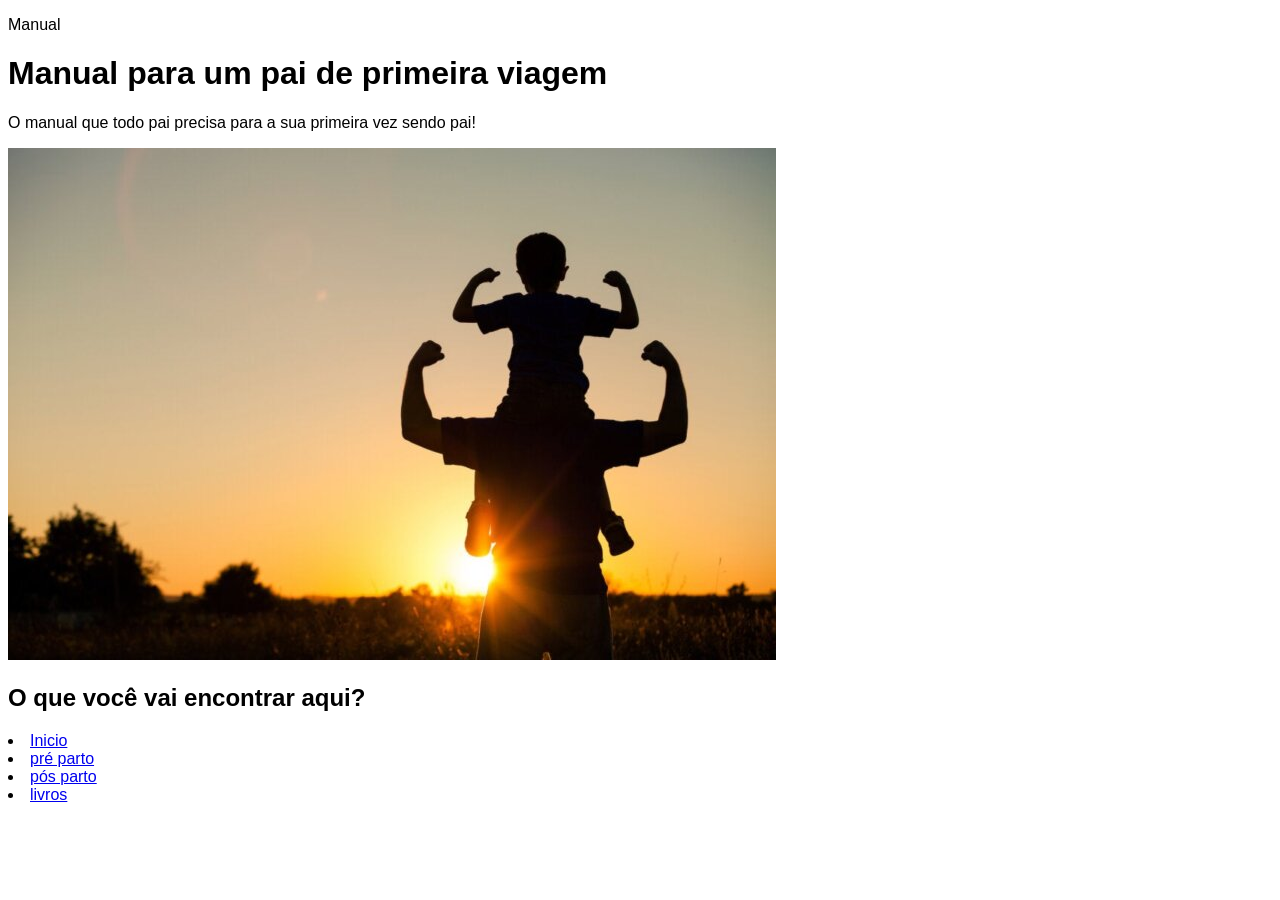
==== index.html @ 1ea34dc9 "Criação inicial do manual" ====
<!DOCTYPE html>
<html lang="pt-br">
<head>
    <meta charset="UTF-8">
    <meta name="viewport" content="width=device-width, initial-scale=1.0">
    <title>Manual para um pai | Manual </title>
    <link rel="stylesheet" href="styles.css"
</head>
<body>
     <header class="cabecalho">
        <div class="container">
         <p class="etiqueta">Manual</p>
    <h1>Manual para um pai de primeira viagem</h1>
    <p class="subtitulo">
                O manual que todo pai precisa para a sua primeira vez sendo pai!
        </p>

        <img src=".img/pai.jpg" alt="Paternidade">
        <h2 class="titulo-secao">O que você vai encontrar aqui?</h2>
        <nav class="menu-principal">
            <ul class="menu-lista"></ul>
            <li><a class="menu-link" href="index.html">Inicio</a> </li>
            <li><a class="menu-link" href="./pages/pre-parto.html">pré parto</a> </li>
            <li><a class="menu-link" href="./pages/pos-parto.html">pós parto</a> </li>
            <li><a class="menu-link" href="./pages/livros.html">livros</a> </li>
         </ul>
        </nav>

</body>
</html>
---- styles.css ----
body{
    background-color: rgb(223, 215, 215)
    color: black;
    font-family: Arial, Helvetica, sans-serif;
    font-size:16px;
    line-height: 1,6;
}
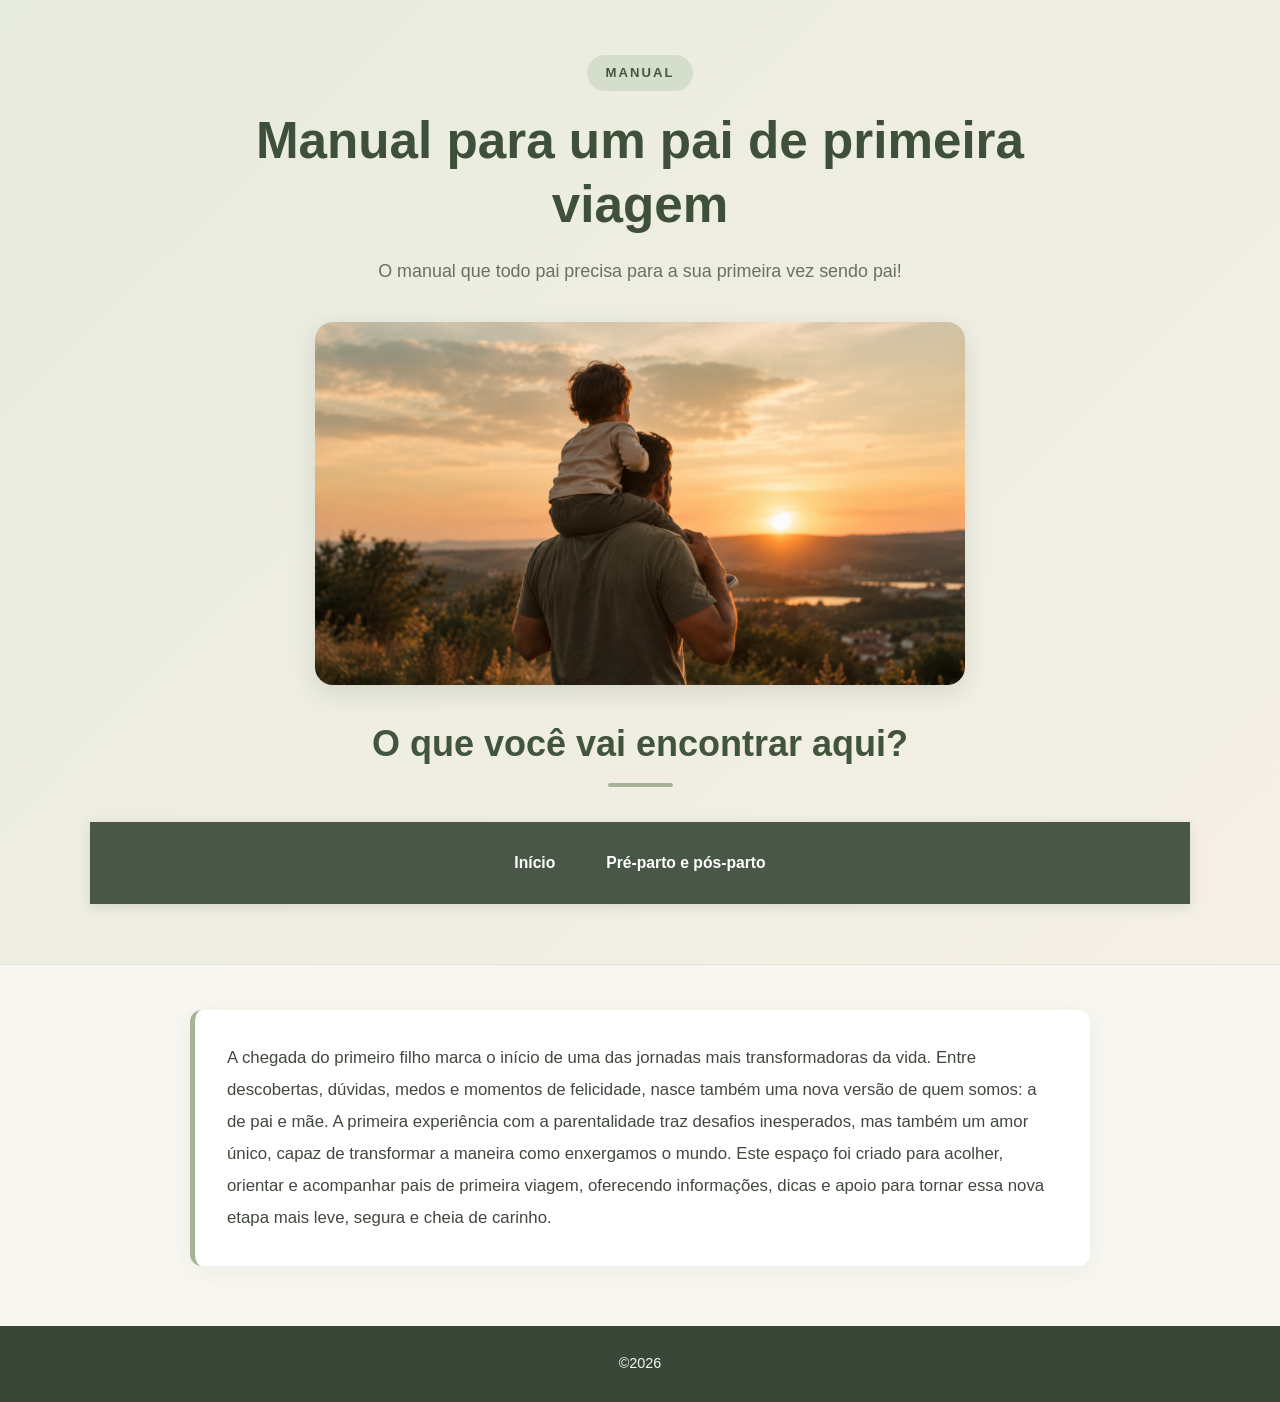
==== commit 05ac16f4: "Removendo paginas antigas e atualizando o projeto" ====
--- a/index.html
+++ b/index.html
@@ -4,9 +4,11 @@
     <meta charset="UTF-8">
     <meta name="viewport" content="width=device-width, initial-scale=1.0">
     <title>Manual para um pai | Manual </title>
-    <link rel="stylesheet" href="styles.css"
+    <link rel="stylesheet" href="styles.css">
 </head>
 <body>
+
+    
      <header class="cabecalho">
         <div class="container">
          <p class="etiqueta">Manual</p>
@@ -15,16 +17,28 @@
                 O manual que todo pai precisa para a sua primeira vez sendo pai!
         </p>
 
-        <img src=".img/pai.jpg" alt="Paternidade">
+        <img src=".img/paternidade.png" alt="Paternidade">
         <h2 class="titulo-secao">O que você vai encontrar aqui?</h2>
         <nav class="menu-principal">
-            <ul class="menu-lista"></ul>
-            <li><a class="menu-link" href="index.html">Inicio</a> </li>
-            <li><a class="menu-link" href="./pages/pre-parto.html">pré parto</a> </li>
-            <li><a class="menu-link" href="./pages/pos-parto.html">pós parto</a> </li>
-            <li><a class="menu-link" href="./pages/livros.html">livros</a> </li>
-         </ul>
-        </nav>
+    <ul class="menu-lista">
+        <li><a class="menu-link" href="index.html">Início</a></li>
+        <li><a class="menu-link" href="./pages/Dicas.html">Pré-parto e pós-parto</a></li>
+    </ul>
+</nav>
+        
+    </header>
+    <main> 
+         <p class="texto">A chegada do primeiro filho marca o início de uma das jornadas mais transformadoras da vida. Entre descobertas, dúvidas, medos e momentos de felicidade, nasce também uma nova versão de quem somos: a de pai e mãe. A primeira experiência com a parentalidade traz desafios inesperados, mas também um amor único, capaz de transformar a maneira como enxergamos o mundo. Este espaço foi criado para acolher, orientar e acompanhar pais de primeira viagem, oferecendo informações, dicas e apoio para tornar essa nova etapa mais leve, segura e cheia de carinho.</p>
+    </main>
+
+    <footer class="rodape">
+        <div class="container">
+            <p>&copy;2026 </p>
+            
+        </div>
+
+    </footer>
+       
 
 </body>
 </html>
--- a/styles.css
+++ b/styles.css
@@ -1,7 +1,206 @@
-body{
-    background-color: rgb(223, 215, 215)
-    color: black;
-    font-family: Arial, Helvetica, sans-serif;
-    font-size:16px;
-    line-height: 1,6;
-}+* {
+    margin: 0;
+    padding: 0;
+    box-sizing: border-box;
+}
+
+html {
+    scroll-behavior: smooth;
+}
+
+body {
+    font-family: 'Segoe UI', Tahoma, Geneva, Verdana, sans-serif;
+    background-color: #f8f6f0;
+    color: #41483e;
+    line-height: 1.8;
+}
+
+.container {
+    width: 100%;
+    max-width: 1150px;
+    margin: 0 auto;
+    padding: 0 25px;
+}
+
+.menu-principal {
+    background-color: #485747;
+    padding: 18px 20px;
+    box-shadow: 0 3px 12px rgba(42, 54, 40, 0.12);
+}
+
+.menu-lista {
+    display: flex;
+    justify-content: center;
+    align-items: center;
+    gap: 15px;
+    flex-wrap: wrap;
+    list-style: none;
+}
+
+.menu-principal li {
+    list-style: none;
+}
+
+.menu-link {
+    display: inline-block;
+    color: #ffffff;
+    text-decoration: none;
+    font-size: 0.98rem;
+    font-weight: 600;
+    padding: 9px 18px;
+    border-radius: 25px;
+    transition: background-color 0.3s, color 0.3s;
+}
+
+.menu-link:hover {
+    background-color: #e4e8d9;
+    color: #354333;
+}
+
+
+.cabecalho {
+    background: linear-gradient(135deg, #e8ebdf, #f5f0e5);
+    padding: 55px 0 60px;
+    text-align: center;
+    border-bottom: 1px solid #e1e2d6;
+}
+
+.etiqueta {
+    display: inline-block;
+    background-color: #d5deca;
+    color: #45563e;
+    padding: 6px 19px;
+    border-radius: 25px;
+    font-size: 0.82rem;
+    font-weight: 700;
+    letter-spacing: 2px;
+    text-transform: uppercase;
+    margin-bottom: 18px;
+}
+
+h1 {
+    color: #3e5039;
+    font-size: clamp(2rem, 4vw, 3.2rem);
+    line-height: 1.25;
+    max-width: 900px;
+    margin: 0 auto 18px;
+}
+
+.subtitulo {
+    color: #697161;
+    font-size: 1.12rem;
+    max-width: 720px;
+    margin: 0 auto;
+}
+
+
+main {
+    padding-top: 45px;
+}
+
+.secao {
+    margin-bottom: 65px;
+}
+
+.titulo-secao {
+    color: #43543d;
+    font-size: clamp(1.65rem, 3vw, 2.25rem);
+    line-height: 1.35;
+    text-align: center;
+    margin: 0 auto 35px;
+}
+
+.titulo-secao::after {
+    content: "";
+    display: block;
+    width: 65px;
+    height: 4px;
+    background-color: #a5b496;
+    border-radius: 10px;
+    margin: 15px auto 0;
+}
+
+
+.grade-cards {
+    display: grid;
+    grid-template-columns: repeat(3, minmax(0, 1fr));
+    gap: 25px;
+    align-items: stretch;
+}
+
+.card {
+    background-color: #ffffff;
+    padding: 27px;
+    border: 1px solid #e9e8df;
+    border-top: 5px solid #91a183;
+    border-radius: 15px;
+    box-shadow: 0 5px 18px rgba(58, 68, 50, 0.06);
+    transition: transform 0.25s, box-shadow 0.25s;
+    min-width: 0;
+}
+
+.card:hover {
+    transform: translateY(-4px);
+    box-shadow: 0 10px 25px rgba(58, 68, 50, 0.12);
+}
+
+.card h3 {
+    color: #465740;
+    font-size: 1.2rem;
+    line-height: 1.5;
+    margin-bottom: 15px;
+    padding-bottom: 12px;
+    border-bottom: 1px solid #eceee6;
+}
+
+.card p {
+    color: #62665d;
+    font-size: 0.97rem;
+    line-height: 1.8;
+    text-align: left;
+    white-space: pre-line;
+}
+
+
+.cabecalho img,
+img[alt="bebe"],
+img[alt="Bebê"] {
+    display: block;
+    width: 100%;
+    max-width: 650px;
+    height: auto;
+    max-height: 420px;
+    object-fit: cover;
+    margin: 35px auto;
+    border-radius: 18px;
+    box-shadow: 0 8px 24px rgba(49, 59, 43, 0.13);
+}
+
+
+
+.texto {
+    max-width: 900px;
+    margin: 0 auto;
+    padding: 32px;
+    background-color: #ffffff;
+    border-left: 5px solid #a5b496;
+    border-radius: 12px;
+    box-shadow: 0 5px 20px rgba(58, 68, 50, 0.06);
+    font-size: 1.05rem;
+    line-height: 1.9;
+    text-align: left;
+}
+
+
+.rodape {
+    background-color: #394738;
+    color: #f8f6f0;
+    text-align: center;
+    padding: 25px 15px;
+    margin-top: 60px;
+}
+
+.rodape p {
+    font-size: 0.9rem;
+}
+
